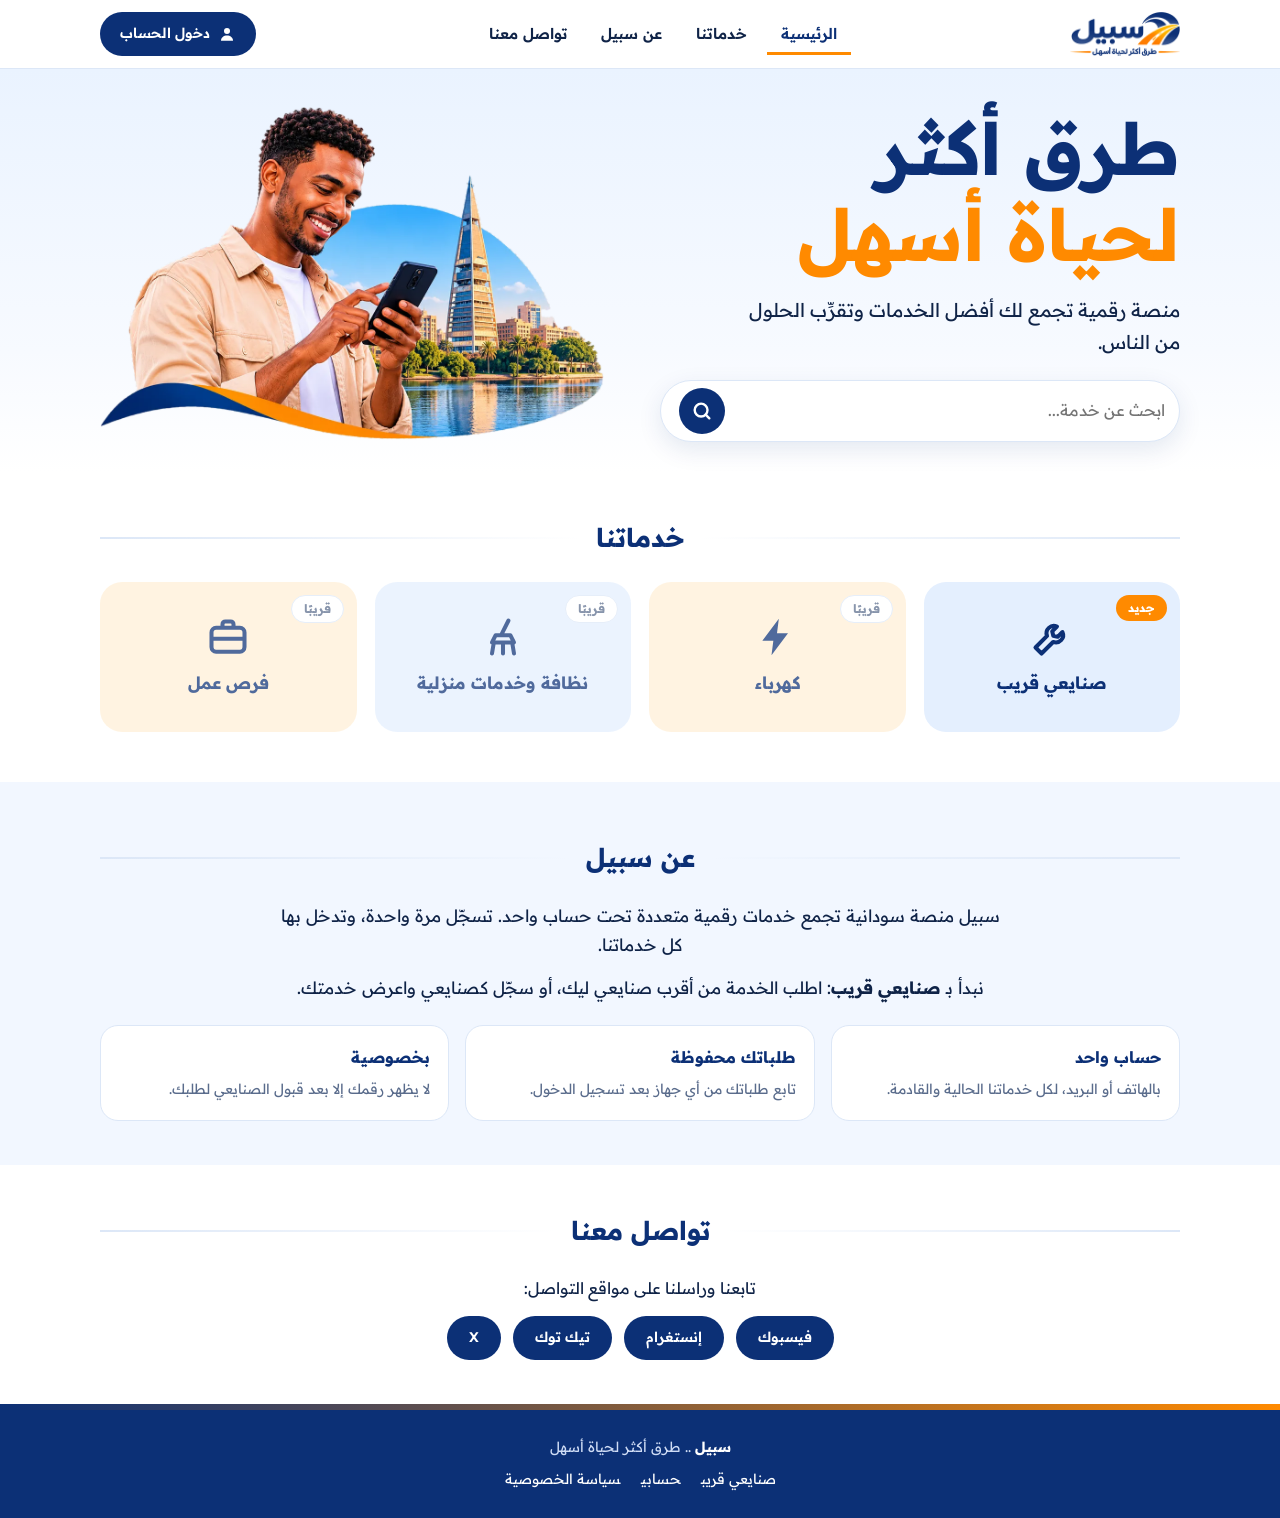
==== portal/index.html @ 1a0d35f6 "Sabil portal: new landing, account page, brand assets Co-Authored-By: Claude Sonnet 5.5 <noreply@ant" ====
<!doctype html>
<html lang="ar" dir="rtl">
<head>
<meta charset="utf-8">
<meta name="viewport" content="width=device-width, initial-scale=1, viewport-fit=cover">
<meta name="theme-color" content="#0C3076">
<meta name="description" content="سبيل: طرق أكثر لحياة أسهل. منصة رقمية تجمع لك أفضل الخدمات وتقرّب الحلول من الناس.">
<title>سبيل | طرق أكثر لحياة أسهل</title>
<link rel="icon" href="favicon.png" type="image/png">
<link rel="apple-touch-icon" href="icon-192.png">
<link rel="preconnect" href="https://fonts.googleapis.com"><link rel="preconnect" href="https://fonts.gstatic.com" crossorigin>
<link href="https://fonts.googleapis.com/css2?family=Readex+Pro:wght@400;600;700&display=swap" rel="stylesheet">
<link rel="stylesheet" href="portal.css?v=1">
</head>
<body>
<header class="top"><div class="wrap">
  <a class="brand" href="/" aria-label="سبيل"><img src="logo-navy.png" alt="سبيل"></a>
  <nav class="nav" id="nav">
    <a class="on" href="/">الرئيسية</a>
    <a href="#services">خدماتنا</a>
    <a href="#about">عن سبيل</a>
    <a href="#contact">تواصل معنا</a>
  </nav>
  <a class="login" id="loginBtn" href="account.html"><svg viewBox="0 0 24 24" fill="currentColor" aria-hidden="true"><circle cx="12" cy="8" r="4"/><path d="M4 21c0-4.4 3.6-7 8-7s8 2.6 8 7z"/></svg><span id="loginTxt">دخول الحساب</span></a>
  <button class="burger" id="burger" aria-label="القائمة"><svg viewBox="0 0 24 24" fill="none" stroke="currentColor" stroke-width="2.4" stroke-linecap="round"><path d="M4 7h16M4 12h16M4 17h16"/></svg></button>
</div></header>

<section class="hero"><div class="wrap">
  <div>
    <h1>طرق أكثر <span>لحياة أسهل</span></h1>
    <p>منصة رقمية تجمع لك أفضل الخدمات وتقرِّب الحلول من الناس.</p>
    <form class="search" id="sf" role="search">
      <input id="q" type="search" placeholder="ابحث عن خدمة..." aria-label="ابحث عن خدمة" autocomplete="off">
      <button type="submit" aria-label="بحث"><svg viewBox="0 0 24 24" fill="none" stroke="currentColor" stroke-width="2.6" stroke-linecap="round"><circle cx="11" cy="11" r="7"/><path d="M20 20l-4-4"/></svg></button>
    </form>
  </div>
  <div class="pic"><img src="hero.webp" width="1100" height="740" alt="شاب يستخدم الهاتف لطلب خدمة" fetchpriority="high"></div>
</div></section>

<main class="wrap" id="services">
  <h2 class="sec">خدماتنا</h2>
  <div class="grid" id="grid">
    <a class="svc live a" href="/sanayei/" data-k="صنايعي قريب صنايعية سباكة كهرباء تكييف نجارة حدادة صيانة">
      <span class="badge new">جديد</span>
      <svg viewBox="0 0 24 24" fill="none" stroke="currentColor" stroke-width="2.2" stroke-linecap="round" stroke-linejoin="round" aria-hidden="true"><path d="M14.7 6.3a4 4 0 0 0-5.4 5.1L3 17.7 6.3 21l6.3-6.3a4 4 0 0 0 5.1-5.4l-2.6 2.6-2.4-.6-.6-2.4z"/></svg>
      صنايعي قريب
    </a>
    <div class="svc soon b" data-k="كهرباء"><span class="badge later">قريبًا</span>
      <svg viewBox="0 0 24 24" fill="currentColor" aria-hidden="true"><path d="M13 2 4 14h6l-1 8 9-12h-6z"/></svg>كهرباء</div>
    <div class="svc soon a" data-k="نظافة خدمات منزلية تنظيف"><span class="badge later">قريبًا</span>
      <svg viewBox="0 0 24 24" fill="none" stroke="currentColor" stroke-width="2.2" stroke-linecap="round" stroke-linejoin="round" aria-hidden="true"><path d="M15 3l-4 8M8 11h8l2 4H6zM7 15l-1 6M12 15v6M17 15l1 6"/></svg>نظافة وخدمات منزلية</div>
    <div class="svc soon b" data-k="فرص عمل وظائف"><span class="badge later">قريبًا</span>
      <svg viewBox="0 0 24 24" fill="none" stroke="currentColor" stroke-width="2.2" stroke-linejoin="round" aria-hidden="true"><rect x="3" y="7" width="18" height="13" rx="2.5"/><path d="M9 7V5a1.5 1.5 0 0 1 1.5-1.5h3A1.5 1.5 0 0 1 15 5v2M3 13h18"/></svg>فرص عمل</div>
  </div>
  <p class="none" id="none">لا توجد خدمة بهذا الاسم الآن. خدمات جديدة قادمة قريبًا.</p>
</main>

<section class="about" id="about"><div class="wrap">
  <h2 class="sec">عن سبيل</h2>
  <p>سبيل منصة سودانية تجمع خدمات رقمية متعددة تحت حساب واحد. تسجّل مرة واحدة، وتدخل بها كل خدماتنا.</p>
  <p>نبدأ بـ <b>صنايعي قريب</b>: اطلب الخدمة من أقرب صنايعي ليك، أو سجّل كصنايعي واعرض خدمتك.</p>
  <div class="feats">
    <div class="feat"><b>حساب واحد</b><span>بالهاتف أو البريد، لكل خدماتنا الحالية والقادمة.</span></div>
    <div class="feat"><b>طلباتك محفوظة</b><span>تابع طلباتك من أي جهاز بعد تسجيل الدخول.</span></div>
    <div class="feat"><b>بخصوصية</b><span>لا يظهر رقمك إلا بعد قبول الصنايعي لطلبك.</span></div>
  </div>
</div></section>

<section class="wrap" id="contact">
  <h2 class="sec">تواصل معنا</h2>
  <p style="text-align:center;margin:0 0 14px">تابعنا وراسلنا على مواقع التواصل:</p>
  <div class="social">
    <a href="https://www.facebook.com/SanayeiSD" rel="noopener">فيسبوك</a>
    <a href="https://www.instagram.com/SanayeiSD" rel="noopener">إنستغرام</a>
    <a href="https://www.tiktok.com/@SanayeiSD" rel="noopener">تيك توك</a>
    <a href="https://x.com/SanayeiSD" rel="noopener">X</a>
  </div>
</section>

<div class="bar" style="margin-top:44px"></div>
<footer>
  <div><b>سبيل</b> .. طرق أكثر لحياة أسهل</div>
  <div style="margin-top:8px"><a href="/sanayei/">صنايعي قريب</a><a href="account.html">حسابي</a><a href="/privacy-policy.html">سياسة الخصوصية</a></div>
</footer>

<script src="portal.js?v=1"></script>
<script>
(function () {
  var n = document.getElementById('nav'); document.getElementById('burger').onclick = function () { n.classList.toggle('open'); };
  n.addEventListener('click', function () { n.classList.remove('open'); });
  var cards = [].slice.call(document.querySelectorAll('#grid .svc')), none = document.getElementById('none');
  function norm(s) { return (s || '').toLowerCase().replace(/[ً-ْـ]/g, '').replace(/[أإآ]/g, 'ا').replace(/ى/g, 'ي').replace(/ة/g, 'ه'); }
  function filter() {
    var q = norm(document.getElementById('q').value.trim()), shown = 0;
    cards.forEach(function (c) { var ok = !q || norm(c.textContent + ' ' + (c.dataset.k || '')).indexOf(q) >= 0; c.style.display = ok ? '' : 'none'; if (ok) shown++; });
    none.style.display = shown ? 'none' : 'block';
  }
  document.getElementById('q').addEventListener('input', filter);
  document.getElementById('sf').addEventListener('submit', function (e) { e.preventDefault(); filter(); document.getElementById('services').scrollIntoView({ behavior: 'smooth' }); });
  var a = Sabil.current(); if (a) document.getElementById('loginTxt').textContent = a.name || 'حسابي';
})();
</script>
</body>
</html>
---- portal/portal.css ----
:root{--navy:#0C3076;--navy-d:#082253;--orange:#FF8A00;--orange-d:#E67A00;--ink:#0F2347;--mute:#5A6C8C;--bg:#F2F7FF;--line:#DCE7F7;--card:#fff}
*{box-sizing:border-box}
html{color-scheme:light}
body{margin:0;font-family:'Readex Pro',system-ui,-apple-system,'Segoe UI',Tahoma,sans-serif;background:#fff;color:var(--ink);line-height:1.7}
a{color:inherit}
.wrap{max-width:1120px;margin:0 auto;padding:0 20px}
/* الرأس */
.top{position:sticky;top:0;z-index:20;background:rgba(255,255,255,.92);backdrop-filter:blur(8px);border-bottom:1px solid var(--line)}
.top .wrap{display:flex;align-items:center;gap:18px;min-height:68px}
.brand img{height:44px;display:block}
.nav{display:flex;gap:6px;margin-inline-start:auto;margin-inline-end:auto}
.nav a{text-decoration:none;font-weight:600;font-size:15px;padding:8px 14px;border-radius:10px;color:var(--ink)}
.nav a:hover{background:var(--bg)}
.nav a.on{color:var(--navy);box-shadow:inset 0 -3px 0 var(--orange);border-radius:0}
.login{display:inline-flex;align-items:center;gap:8px;background:var(--navy);color:#fff;text-decoration:none;font-weight:600;font-size:14px;padding:10px 20px;border-radius:999px;white-space:nowrap}
.login:hover{background:var(--navy-d)}
.login svg{width:18px;height:18px}
.burger{display:none;background:none;border:0;padding:8px;cursor:pointer;color:var(--navy)}
.burger svg{width:28px;height:28px}
/* البطل */
.hero{background:linear-gradient(180deg,#EAF3FF 0%,#F7FAFF 70%,#fff 100%);overflow:hidden}
.hero .wrap{display:grid;grid-template-columns:1.05fr .95fr;align-items:center;gap:20px;padding-top:36px;padding-bottom:30px}
.hero h1{margin:0;font-size:clamp(40px,6.4vw,72px);line-height:1.2;font-weight:700;color:var(--navy)}
.hero h1 span{color:var(--orange);display:block}
.hero p{margin:16px 0 22px;font-size:clamp(16px,2vw,19px);color:var(--ink);max-width:460px}
.search{display:flex;align-items:center;gap:10px;background:#fff;border:1.5px solid var(--line);border-radius:999px;padding:6px 8px 6px 18px;box-shadow:0 8px 24px rgba(12,48,118,.10);max-width:520px}
.search input{flex:1;border:0;outline:0;font:inherit;font-size:16px;padding:10px 6px;background:transparent;color:var(--ink);min-width:0}
.search button{border:0;background:var(--navy);color:#fff;width:46px;height:46px;border-radius:50%;cursor:pointer;display:flex;align-items:center;justify-content:center}
.search button svg{width:22px;height:22px}
.hero .pic{display:flex;justify-content:center}
.hero .pic img{width:100%;max-width:560px;height:auto;display:block}
/* الخدمات */
h2.sec{text-align:center;font-size:26px;margin:44px 0 22px;color:var(--navy);display:flex;align-items:center;gap:16px}
h2.sec::before,h2.sec::after{content:"";flex:1;height:2px;background:linear-gradient(90deg,transparent,var(--line))}
h2.sec::after{background:linear-gradient(270deg,transparent,var(--line))}
.grid{display:grid;grid-template-columns:repeat(4,minmax(0,1fr));gap:18px}
.svc{position:relative;display:flex;flex-direction:column;align-items:center;justify-content:center;gap:10px;min-height:150px;padding:20px 12px;border-radius:22px;text-decoration:none;font-weight:700;font-size:17px;text-align:center;border:1.5px solid transparent;transition:transform .15s,box-shadow .15s}
.svc svg{width:44px;height:44px}
.svc.a{background:#E4EFFE;color:var(--navy)}
.svc.b{background:#FFEFD6;color:var(--navy)}
.svc.live:hover{transform:translateY(-3px);box-shadow:0 12px 26px rgba(12,48,118,.16)}
.svc.soon{opacity:.72;cursor:default}
.badge{position:absolute;top:12px;inset-inline-start:12px;font-size:12px;font-weight:700;padding:3px 12px;border-radius:999px}
.badge.new{background:var(--orange);color:#fff}
.badge.later{background:#fff;color:var(--mute);border:1px solid var(--line)}
.none{display:none;text-align:center;color:var(--mute);margin-top:18px}
/* عن / تواصل */
.about{background:var(--bg);margin-top:50px;padding:10px 0 44px}
.about p{max-width:720px;margin:0 auto 14px;text-align:center;font-size:17px}
.feats{display:grid;grid-template-columns:repeat(3,minmax(0,1fr));gap:16px;margin-top:22px}
.feat{background:#fff;border:1px solid var(--line);border-radius:18px;padding:18px}
.feat b{display:block;color:var(--navy);margin-bottom:4px}
.feat span{color:var(--mute);font-size:14px}
.social{display:flex;justify-content:center;gap:12px;flex-wrap:wrap;margin-top:6px}
.social a{background:var(--navy);color:#fff;text-decoration:none;padding:10px 22px;border-radius:999px;font-weight:600;font-size:14px}
.social a:hover{background:var(--orange)}
footer{background:var(--navy);color:#cfdcf5;text-align:center;padding:26px 16px;font-size:14px}
footer b{color:#fff}
footer a{color:#fff;margin:0 10px;text-decoration:none}
.bar{height:6px;background:linear-gradient(90deg,var(--navy),var(--orange))}
/* الحساب */
.acc{max-width:460px;margin:34px auto 60px;padding:0 16px}
.card{background:#fff;border:1px solid var(--line);border-radius:22px;padding:24px;box-shadow:0 10px 30px rgba(12,48,118,.08)}
.tabs{display:flex;background:var(--bg);border-radius:14px;padding:4px;margin-bottom:18px}
.tabs button{flex:1;border:0;background:transparent;font:inherit;font-weight:600;padding:10px;border-radius:11px;cursor:pointer;color:var(--mute)}
.tabs button.on{background:#fff;color:var(--navy);box-shadow:0 2px 8px rgba(12,48,118,.12)}
label{display:block;font-size:14px;font-weight:600;margin:12px 0 6px}
input.f{width:100%;font:inherit;font-size:16px;padding:12px 14px;border:1.5px solid var(--line);border-radius:12px;outline:0;background:#fff;color:var(--ink)}
input.f:focus{border-color:var(--navy)}
.btn{display:block;width:100%;text-align:center;border:0;background:var(--orange);color:#fff;font:inherit;font-weight:700;font-size:16px;padding:13px;border-radius:12px;cursor:pointer;text-decoration:none;margin-top:18px}
.btn:hover{background:var(--orange-d)}
.btn.alt{background:var(--navy)}
.btn.out{background:#fff;color:var(--navy);border:1.5px solid var(--line)}
.msg{margin-top:14px;padding:10px 14px;border-radius:12px;font-size:14px;display:none}
.msg.err{display:block;background:#FDECEC;color:#A12727}
.msg.ok{display:block;background:#E5F7EC;color:#1B6B3A}
.who{text-align:center}
.who .av{width:72px;height:72px;border-radius:50%;background:var(--navy);color:#fff;display:flex;align-items:center;justify-content:center;font-size:30px;font-weight:700;margin:0 auto 10px}
.who h2{margin:0;font-size:22px}
.who p{margin:2px 0 0;color:var(--mute)}
.hint{font-size:13px;color:var(--mute);margin-top:10px}
@media(max-width:860px){
  .nav{display:none;position:absolute;top:68px;inset-inline:0;background:#fff;border-bottom:1px solid var(--line);flex-direction:column;padding:8px 16px;margin:0}
  .nav.open{display:flex}
  .burger{display:block}
  .top .wrap{gap:10px}
  .login{margin-inline-start:auto;padding:9px 16px}
  .hero .wrap{grid-template-columns:1fr;padding-top:26px}
  .hero .pic{order:2}
  .grid{grid-template-columns:repeat(2,minmax(0,1fr))}
  .feats{grid-template-columns:1fr}
}
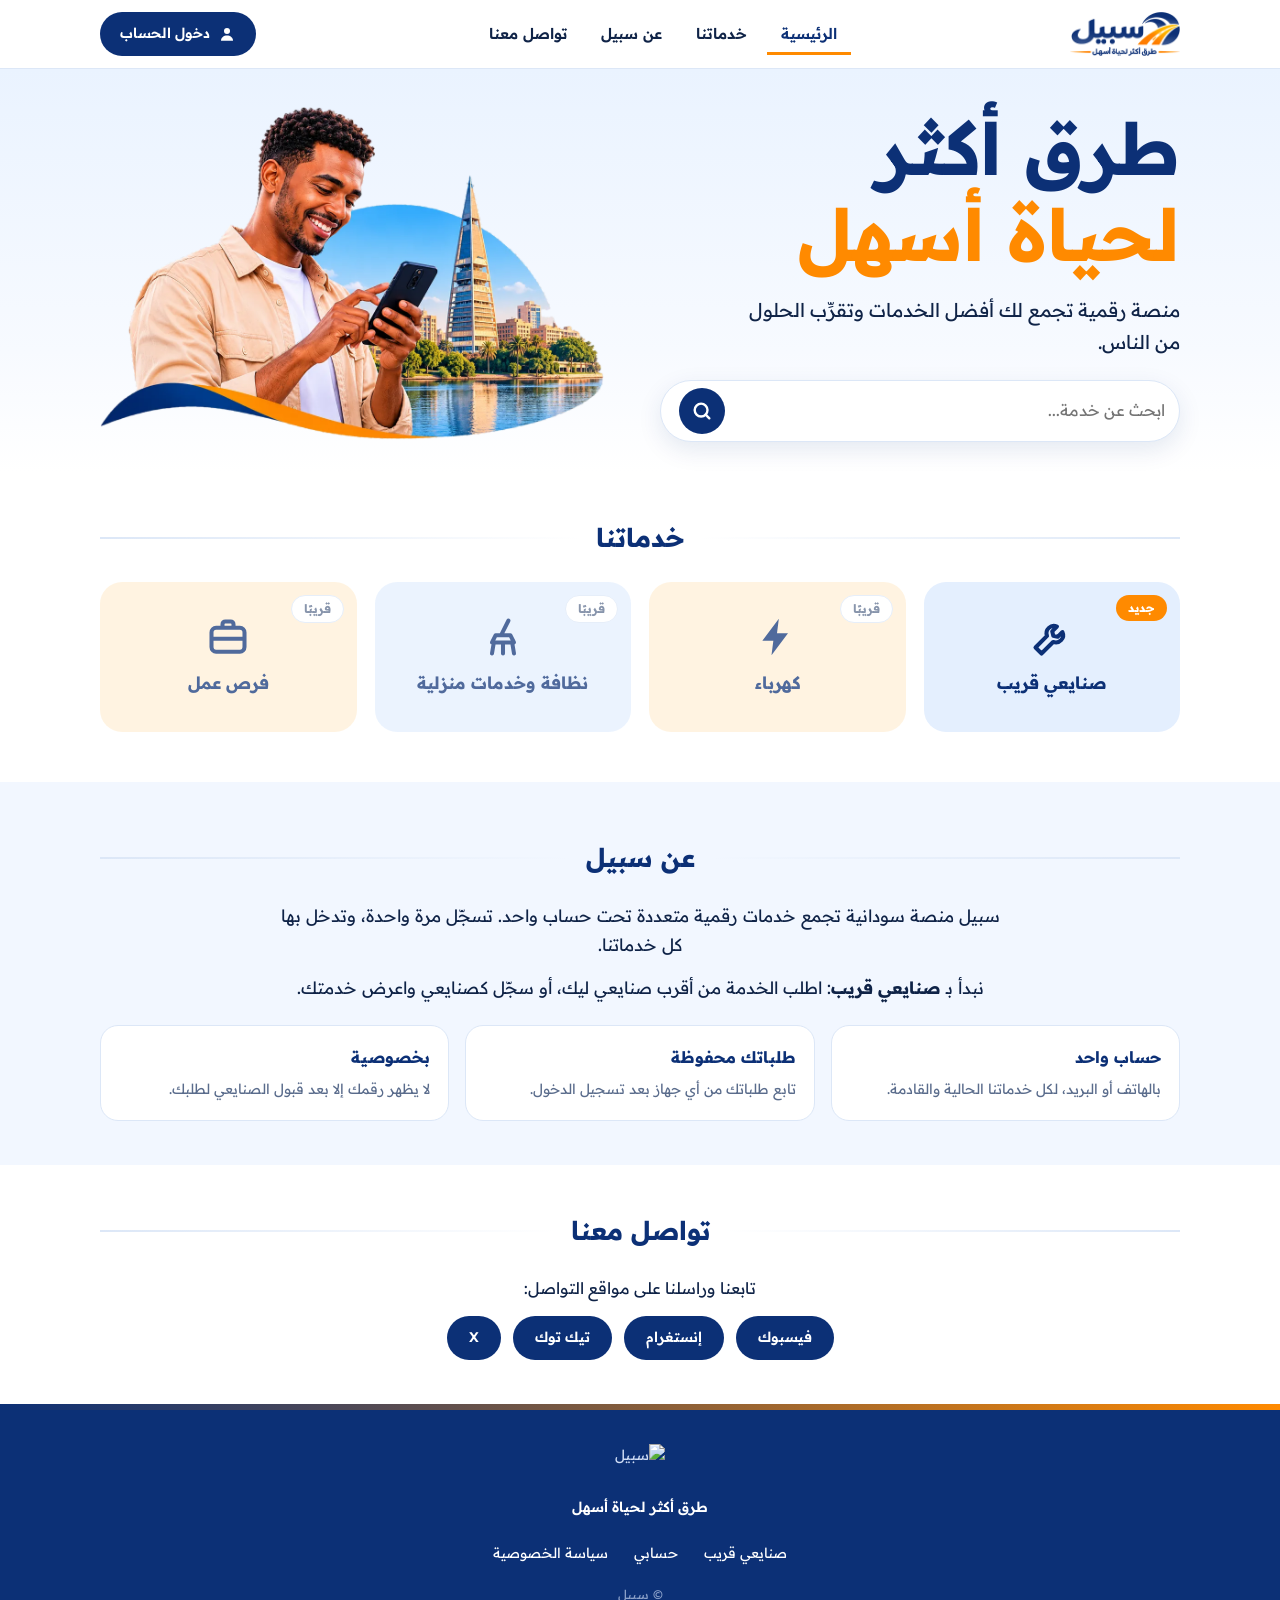
==== commit f1f1bb7d: "Profile links fallback + per-service 404, Sabil footer fix, admin per-service sections, parent platf" ====
--- a/portal/index.html
+++ b/portal/index.html
@@ -10,7 +10,7 @@
 <link rel="apple-touch-icon" href="icon-192.png">
 <link rel="preconnect" href="https://fonts.googleapis.com"><link rel="preconnect" href="https://fonts.gstatic.com" crossorigin>
 <link href="https://fonts.googleapis.com/css2?family=Readex+Pro:wght@400;600;700&display=swap" rel="stylesheet">
-<link rel="stylesheet" href="portal.css?v=1">
+<link rel="stylesheet" href="portal.css?v=2">
 </head>
 <body>
 <header class="top"><div class="wrap">
@@ -78,10 +78,7 @@
 </section>
 
 <div class="bar" style="margin-top:44px"></div>
-<footer>
-  <div><b>سبيل</b> .. طرق أكثر لحياة أسهل</div>
-  <div style="margin-top:8px"><a href="/sanayei/">صنايعي قريب</a><a href="account.html">حسابي</a><a href="/privacy-policy.html">سياسة الخصوصية</a></div>
-</footer>
+<footer><div class="wrap"><a class="fb" href="/" aria-label="سبيل"><img src="/logo-blue.png" alt="سبيل"></a><div class="ft">طرق أكثر لحياة أسهل</div><nav><a href="/sanayei/">صنايعي قريب</a><a href="/account.html">حسابي</a><a href="/privacy-policy.html">سياسة الخصوصية</a></nav><small>© سبيل</small></div></footer>
 
 <script src="portal.js?v=1"></script>
 <script>
--- a/portal/portal.css
+++ b/portal/portal.css
@@ -54,9 +54,13 @@
 .social{display:flex;justify-content:center;gap:12px;flex-wrap:wrap;margin-top:6px}
 .social a{background:var(--navy);color:#fff;text-decoration:none;padding:10px 22px;border-radius:999px;font-weight:600;font-size:14px}
 .social a:hover{background:var(--orange)}
-footer{background:var(--navy);color:#cfdcf5;text-align:center;padding:26px 16px;font-size:14px}
-footer b{color:#fff}
-footer a{color:#fff;margin:0 10px;text-decoration:none}
+footer{background:var(--navy);color:#cfdcf5;text-align:center;padding:34px 16px 26px;font-size:14px}
+footer .fb img{height:46px;display:inline-block}
+footer .ft{margin-top:6px;color:#fff;font-weight:600}
+footer nav{display:flex;flex-wrap:wrap;justify-content:center;gap:8px 26px;margin:18px 0 6px}
+footer nav a{color:#fff;text-decoration:none;padding:4px 0;border-bottom:2px solid transparent}
+footer nav a:hover{border-bottom-color:var(--orange)}
+footer small{display:block;opacity:.65;margin-top:12px;font-size:12.5px}
 .bar{height:6px;background:linear-gradient(90deg,var(--navy),var(--orange))}
 /* الحساب */
 .acc{max-width:460px;margin:34px auto 60px;padding:0 16px}
